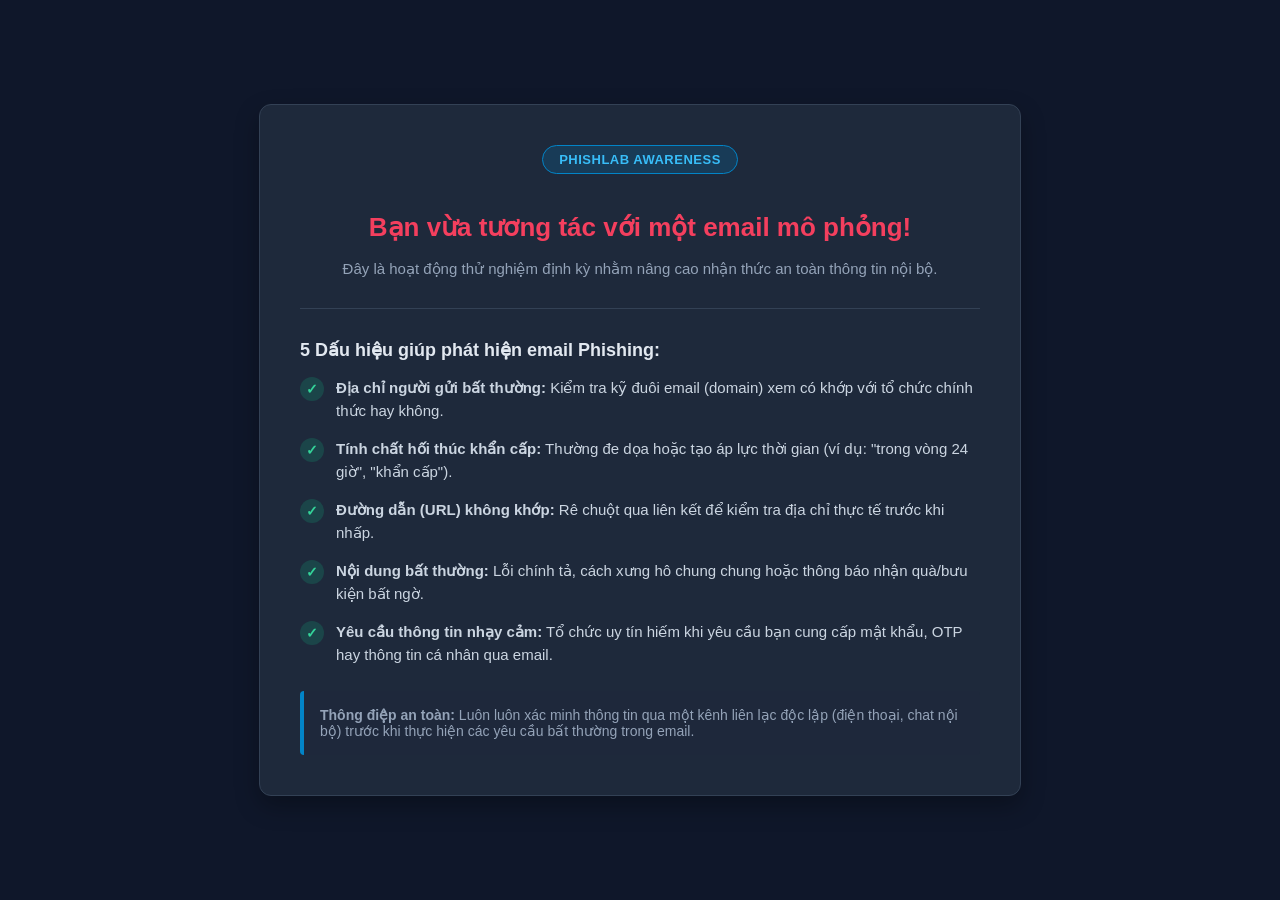
==== gophish/landing_pages/training_page.html @ 022f2f6a "feat: complete member 03 deliverables." ====
<!DOCTYPE html>
<html lang="vi">
<head>
    <meta charset="UTF-8">
    <meta name="viewport" content="width=device-width, initial-scale=1.0">
    <title>PhishLab • Security Awareness Training</title>
    <style>
        :root {
            --bg-color: #0f172a;
            --card-bg: #1e293b;
            --accent-red: #f43f5e;
            --accent-blue: #0284c7;
            --text-main: #f8fafc;
            --text-muted: #94a3b8;
            --border-color: #334155;
        }

        body {
            font-family: 'Segoe UI', Tahoma, Geneva, Verdana, sans-serif;
            background-color: var(--bg-color);
            color: var(--text-main);
            margin: 0;
            padding: 40px 20px;
            display: flex;
            justify-content: center;
            align-items: center;
            min-height: 100vh;
            box-sizing: border-box;
        }

        .container {
            max-width: 680px;
            width: 100%;
            background: var(--card-bg);
            border-radius: 12px;
            border: 1px solid var(--border-color);
            padding: 40px;
            box-shadow: 0 10px 25px rgba(0, 0, 0, 0.3);
            text-align: center;
        }

        .badge {
            background: rgba(2, 132, 199, 0.2);
            color: #38bdf8;
            border: 1px solid var(--accent-blue);
            padding: 6px 16px;
            border-radius: 20px;
            font-size: 13px;
            font-weight: 600;
            letter-spacing: 0.5px;
            display: inline-block;
            margin-bottom: 20px;
            text-transform: uppercase;
        }

        h1 {
            color: var(--accent-red);
            font-size: 26px;
            margin-bottom: 12px;
            line-height: 1.3;
        }

        .sub-title {
            color: var(--text-muted);
            font-size: 15px;
            margin-bottom: 30px;
        }

        .divider {
            border: 0;
            height: 1px;
            background: var(--border-color);
            margin: 30px 0;
        }

        .section-title {
            text-align: left;
            font-size: 18px;
            color: #e2e8f0;
            margin-bottom: 16px;
        }

        .checklist {
            list-style: none;
            padding: 0;
            margin: 0;
            text-align: left;
        }

        .checklist li {
            position: relative;
            padding-left: 36px;
            margin-bottom: 16px;
            line-height: 1.5;
            color: #cbd5e1;
            font-size: 15px;
        }

        .checklist li::before {
            content: "✓";
            position: absolute;
            left: 0;
            top: 0;
            width: 24px;
            height: 24px;
            background: rgba(16, 185, 129, 0.2);
            color: #34d399;
            border-radius: 50%;
            display: flex;
            align-items: center;
            justify-content: center;
            font-size: 14px;
            font-weight: bold;
        }

        .info-box {
            background-color: rgba(30, 41, 59, 0.8);
            border-left: 4px solid var(--accent-blue);
            padding: 16px;
            border-radius: 4px;
            text-align: left;
            margin-top: 25px;
            font-size: 14px;
            color: #94a3b8;
        }
    </style>
</head>
<body>
    <div class="container">
        <span class="badge">PhishLab Awareness</span>
        <h1>Bạn vừa tương tác với một email mô phỏng!</h1>
        <p class="sub-title">Đây là hoạt động thử nghiệm định kỳ nhằm nâng cao nhận thức an toàn thông tin nội bộ.</p>
        
        <hr class="divider">

        <h3 class="section-title">5 Dấu hiệu giúp phát hiện email Phishing:</h3>
        <ul class="checklist">
            <li><strong>Địa chỉ người gửi bất thường:</strong> Kiểm tra kỹ đuôi email (domain) xem có khớp với tổ chức chính thức hay không.</li>
            <li><strong>Tính chất hối thúc khẩn cấp:</strong> Thường đe dọa hoặc tạo áp lực thời gian (ví dụ: "trong vòng 24 giờ", "khẩn cấp").</li>
            <li><strong>Đường dẫn (URL) không khớp:</strong> Rê chuột qua liên kết để kiểm tra địa chỉ thực tế trước khi nhấp.</li>
            <li><strong>Nội dung bất thường:</strong> Lỗi chính tả, cách xưng hô chung chung hoặc thông báo nhận quà/bưu kiện bất ngờ.</li>
            <li><strong>Yêu cầu thông tin nhạy cảm:</strong> Tổ chức uy tín hiếm khi yêu cầu bạn cung cấp mật khẩu, OTP hay thông tin cá nhân qua email.</li>
        </ul>

        <div class="info-box">
            <strong>Thông điệp an toàn:</strong> Luôn luôn xác minh thông tin qua một kênh liên lạc độc lập (điện thoại, chat nội bộ) trước khi thực hiện các yêu cầu bất thường trong email.
        </div>
    </div>
</body>
</html>
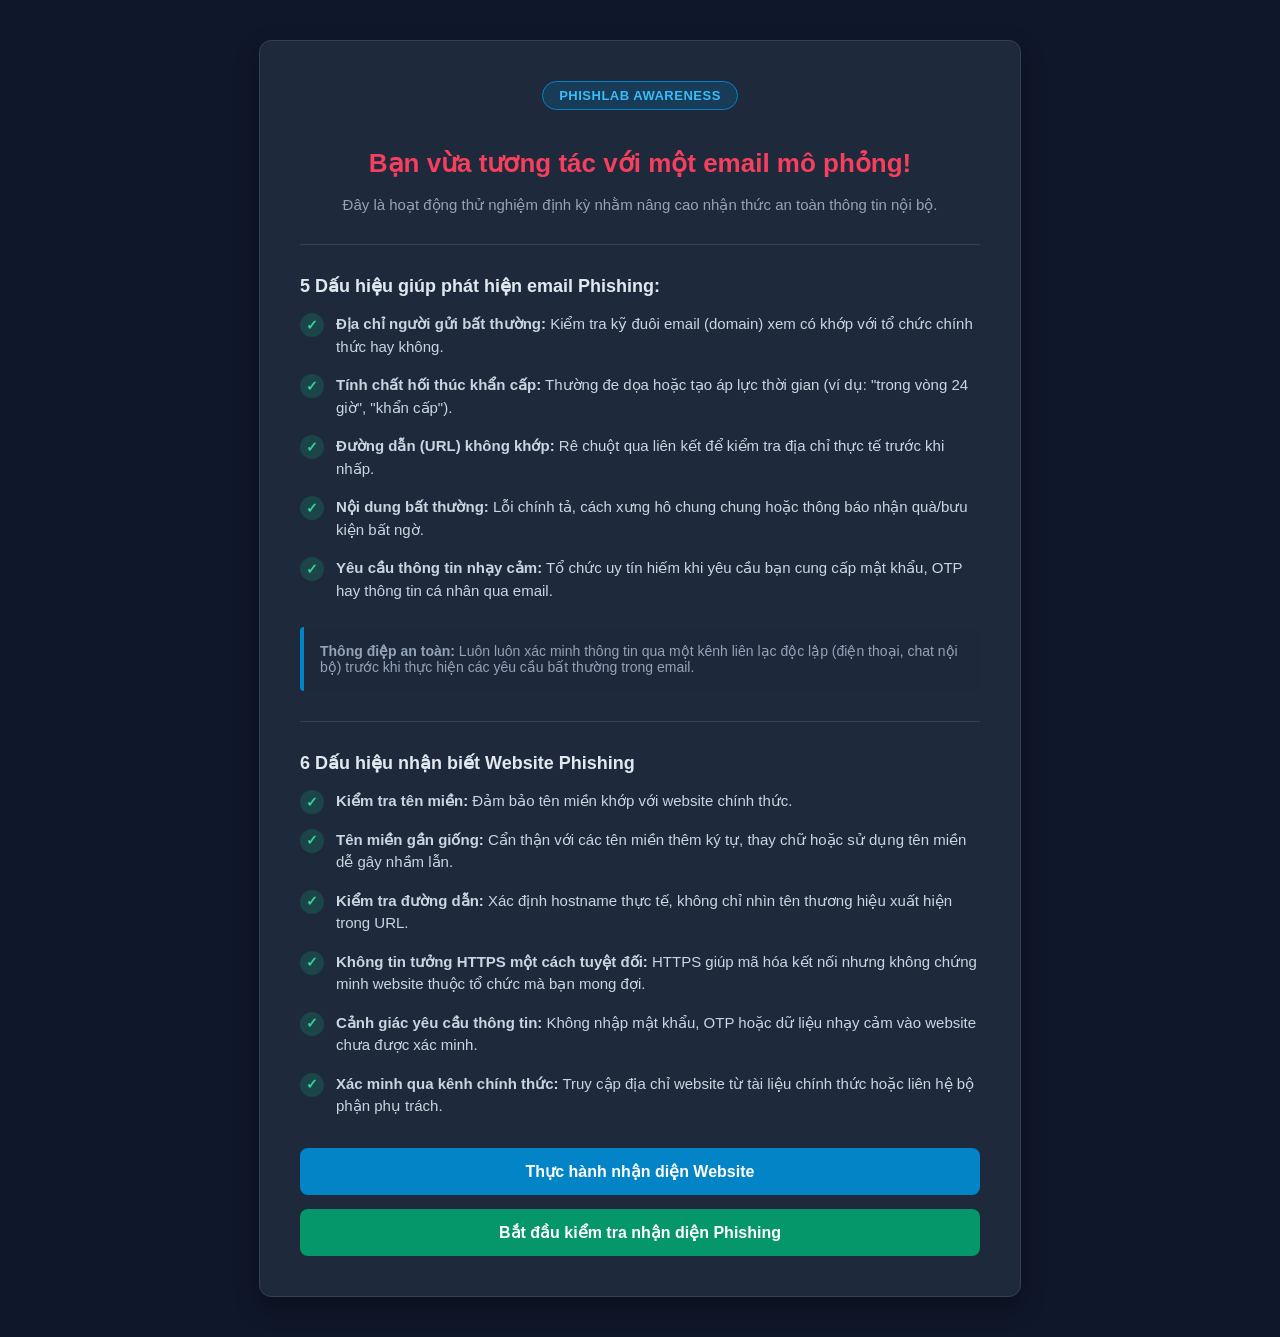
==== commit 4a644916: "feat: complete member 03 website simulation and training quiz" ====
--- a/gophish/landing_pages/training_page.html
+++ b/gophish/landing_pages/training_page.html
@@ -1,150 +1,255 @@
-<!DOCTYPE html>
+<!doctype html>
 <html lang="vi">
-<head>
-    <meta charset="UTF-8">
-    <meta name="viewport" content="width=device-width, initial-scale=1.0">
+  <head>
+    <meta charset="UTF-8" />
+    <meta name="viewport" content="width=device-width, initial-scale=1.0" />
     <title>PhishLab • Security Awareness Training</title>
     <style>
-        :root {
-            --bg-color: #0f172a;
-            --card-bg: #1e293b;
-            --accent-red: #f43f5e;
-            --accent-blue: #0284c7;
-            --text-main: #f8fafc;
-            --text-muted: #94a3b8;
-            --border-color: #334155;
-        }
-
-        body {
-            font-family: 'Segoe UI', Tahoma, Geneva, Verdana, sans-serif;
-            background-color: var(--bg-color);
-            color: var(--text-main);
-            margin: 0;
-            padding: 40px 20px;
-            display: flex;
-            justify-content: center;
-            align-items: center;
-            min-height: 100vh;
-            box-sizing: border-box;
-        }
-
-        .container {
-            max-width: 680px;
-            width: 100%;
-            background: var(--card-bg);
-            border-radius: 12px;
-            border: 1px solid var(--border-color);
-            padding: 40px;
-            box-shadow: 0 10px 25px rgba(0, 0, 0, 0.3);
-            text-align: center;
-        }
-
-        .badge {
-            background: rgba(2, 132, 199, 0.2);
-            color: #38bdf8;
-            border: 1px solid var(--accent-blue);
-            padding: 6px 16px;
-            border-radius: 20px;
-            font-size: 13px;
-            font-weight: 600;
-            letter-spacing: 0.5px;
-            display: inline-block;
-            margin-bottom: 20px;
-            text-transform: uppercase;
-        }
-
-        h1 {
-            color: var(--accent-red);
-            font-size: 26px;
-            margin-bottom: 12px;
-            line-height: 1.3;
-        }
-
-        .sub-title {
-            color: var(--text-muted);
-            font-size: 15px;
-            margin-bottom: 30px;
-        }
-
-        .divider {
-            border: 0;
-            height: 1px;
-            background: var(--border-color);
-            margin: 30px 0;
-        }
-
-        .section-title {
-            text-align: left;
-            font-size: 18px;
-            color: #e2e8f0;
-            margin-bottom: 16px;
-        }
-
-        .checklist {
-            list-style: none;
-            padding: 0;
-            margin: 0;
-            text-align: left;
-        }
-
-        .checklist li {
-            position: relative;
-            padding-left: 36px;
-            margin-bottom: 16px;
-            line-height: 1.5;
-            color: #cbd5e1;
-            font-size: 15px;
-        }
-
-        .checklist li::before {
-            content: "✓";
-            position: absolute;
-            left: 0;
-            top: 0;
-            width: 24px;
-            height: 24px;
-            background: rgba(16, 185, 129, 0.2);
-            color: #34d399;
-            border-radius: 50%;
-            display: flex;
-            align-items: center;
-            justify-content: center;
-            font-size: 14px;
-            font-weight: bold;
-        }
-
-        .info-box {
-            background-color: rgba(30, 41, 59, 0.8);
-            border-left: 4px solid var(--accent-blue);
-            padding: 16px;
-            border-radius: 4px;
-            text-align: left;
-            margin-top: 25px;
-            font-size: 14px;
-            color: #94a3b8;
-        }
+      :root {
+        --bg-color: #0f172a;
+        --card-bg: #1e293b;
+        --accent-red: #f43f5e;
+        --accent-blue: #0284c7;
+        --text-main: #f8fafc;
+        --text-muted: #94a3b8;
+        --border-color: #334155;
+      }
+
+      body {
+        font-family: "Segoe UI", Tahoma, Geneva, Verdana, sans-serif;
+        background-color: var(--bg-color);
+        color: var(--text-main);
+        margin: 0;
+        padding: 40px 20px;
+        display: flex;
+        justify-content: center;
+        align-items: center;
+        min-height: 100vh;
+        box-sizing: border-box;
+      }
+
+      .container {
+        max-width: 680px;
+        width: 100%;
+        background: var(--card-bg);
+        border-radius: 12px;
+        border: 1px solid var(--border-color);
+        padding: 40px;
+        box-shadow: 0 10px 25px rgba(0, 0, 0, 0.3);
+        text-align: center;
+      }
+
+      .badge {
+        background: rgba(2, 132, 199, 0.2);
+        color: #38bdf8;
+        border: 1px solid var(--accent-blue);
+        padding: 6px 16px;
+        border-radius: 20px;
+        font-size: 13px;
+        font-weight: 600;
+        letter-spacing: 0.5px;
+        display: inline-block;
+        margin-bottom: 20px;
+        text-transform: uppercase;
+      }
+
+      h1 {
+        color: var(--accent-red);
+        font-size: 26px;
+        margin-bottom: 12px;
+        line-height: 1.3;
+      }
+
+      .sub-title {
+        color: var(--text-muted);
+        font-size: 15px;
+        margin-bottom: 30px;
+      }
+
+      .divider {
+        border: 0;
+        height: 1px;
+        background: var(--border-color);
+        margin: 30px 0;
+      }
+
+      .section-title {
+        text-align: left;
+        font-size: 18px;
+        color: #e2e8f0;
+        margin-bottom: 16px;
+      }
+
+      .checklist {
+        list-style: none;
+        padding: 0;
+        margin: 0;
+        text-align: left;
+      }
+
+      .checklist li {
+        position: relative;
+        padding-left: 36px;
+        margin-bottom: 16px;
+        line-height: 1.5;
+        color: #cbd5e1;
+        font-size: 15px;
+      }
+
+      .checklist li::before {
+        content: "✓";
+        position: absolute;
+        left: 0;
+        top: 0;
+        width: 24px;
+        height: 24px;
+        background: rgba(16, 185, 129, 0.2);
+        color: #34d399;
+        border-radius: 50%;
+        display: flex;
+        align-items: center;
+        justify-content: center;
+        font-size: 14px;
+        font-weight: bold;
+      }
+
+      .info-box {
+        background-color: rgba(30, 41, 59, 0.8);
+        border-left: 4px solid var(--accent-blue);
+        padding: 16px;
+        border-radius: 4px;
+        text-align: left;
+        margin-top: 25px;
+        font-size: 14px;
+        color: #94a3b8;
+      }
+
+      .actions {
+        margin-top: 30px;
+        display: flex;
+        flex-direction: column;
+        gap: 14px;
+      }
+
+      .action-button {
+        display: block;
+        padding: 14px;
+        border-radius: 8px;
+        text-decoration: none;
+        font-weight: bold;
+        background: #0284c7;
+        color: white;
+        transition: 0.2s;
+      }
+
+      .action-button:hover {
+        background: #0369a1;
+      }
+
+      .action-button.secondary {
+        background: #059669;
+      }
+
+      .action-button.secondary:hover {
+        background: #047857;
+      }
     </style>
-</head>
-<body>
+  </head>
+  <body>
     <div class="container">
-        <span class="badge">PhishLab Awareness</span>
-        <h1>Bạn vừa tương tác với một email mô phỏng!</h1>
-        <p class="sub-title">Đây là hoạt động thử nghiệm định kỳ nhằm nâng cao nhận thức an toàn thông tin nội bộ.</p>
-        
-        <hr class="divider">
-
-        <h3 class="section-title">5 Dấu hiệu giúp phát hiện email Phishing:</h3>
-        <ul class="checklist">
-            <li><strong>Địa chỉ người gửi bất thường:</strong> Kiểm tra kỹ đuôi email (domain) xem có khớp với tổ chức chính thức hay không.</li>
-            <li><strong>Tính chất hối thúc khẩn cấp:</strong> Thường đe dọa hoặc tạo áp lực thời gian (ví dụ: "trong vòng 24 giờ", "khẩn cấp").</li>
-            <li><strong>Đường dẫn (URL) không khớp:</strong> Rê chuột qua liên kết để kiểm tra địa chỉ thực tế trước khi nhấp.</li>
-            <li><strong>Nội dung bất thường:</strong> Lỗi chính tả, cách xưng hô chung chung hoặc thông báo nhận quà/bưu kiện bất ngờ.</li>
-            <li><strong>Yêu cầu thông tin nhạy cảm:</strong> Tổ chức uy tín hiếm khi yêu cầu bạn cung cấp mật khẩu, OTP hay thông tin cá nhân qua email.</li>
-        </ul>
-
-        <div class="info-box">
-            <strong>Thông điệp an toàn:</strong> Luôn luôn xác minh thông tin qua một kênh liên lạc độc lập (điện thoại, chat nội bộ) trước khi thực hiện các yêu cầu bất thường trong email.
-        </div>
+      <span class="badge">PhishLab Awareness</span>
+      <h1>Bạn vừa tương tác với một email mô phỏng!</h1>
+      <p class="sub-title">
+        Đây là hoạt động thử nghiệm định kỳ nhằm nâng cao nhận thức an toàn
+        thông tin nội bộ.
+      </p>
+
+      <hr class="divider" />
+
+      <h3 class="section-title">5 Dấu hiệu giúp phát hiện email Phishing:</h3>
+      <ul class="checklist">
+        <li>
+          <strong>Địa chỉ người gửi bất thường:</strong> Kiểm tra kỹ đuôi email
+          (domain) xem có khớp với tổ chức chính thức hay không.
+        </li>
+        <li>
+          <strong>Tính chất hối thúc khẩn cấp:</strong> Thường đe dọa hoặc tạo
+          áp lực thời gian (ví dụ: "trong vòng 24 giờ", "khẩn cấp").
+        </li>
+        <li>
+          <strong>Đường dẫn (URL) không khớp:</strong> Rê chuột qua liên kết để
+          kiểm tra địa chỉ thực tế trước khi nhấp.
+        </li>
+        <li>
+          <strong>Nội dung bất thường:</strong> Lỗi chính tả, cách xưng hô chung
+          chung hoặc thông báo nhận quà/bưu kiện bất ngờ.
+        </li>
+        <li>
+          <strong>Yêu cầu thông tin nhạy cảm:</strong> Tổ chức uy tín hiếm khi
+          yêu cầu bạn cung cấp mật khẩu, OTP hay thông tin cá nhân qua email.
+        </li>
+      </ul>
+
+      <div class="info-box">
+        <strong>Thông điệp an toàn:</strong> Luôn luôn xác minh thông tin qua
+        một kênh liên lạc độc lập (điện thoại, chat nội bộ) trước khi thực hiện
+        các yêu cầu bất thường trong email.
+      </div>
+      <hr class="divider" />
+
+      <h3 class="section-title">6 Dấu hiệu nhận biết Website Phishing</h3>
+
+      <ul class="checklist">
+        <li>
+          <strong>Kiểm tra tên miền:</strong>
+          Đảm bảo tên miền khớp với website chính thức.
+        </li>
+
+        <li>
+          <strong>Tên miền gần giống:</strong>
+          Cẩn thận với các tên miền thêm ký tự, thay chữ hoặc sử dụng tên miền
+          dễ gây nhầm lẫn.
+        </li>
+
+        <li>
+          <strong>Kiểm tra đường dẫn:</strong>
+          Xác định hostname thực tế, không chỉ nhìn tên thương hiệu xuất hiện
+          trong URL.
+        </li>
+
+        <li>
+          <strong>Không tin tưởng HTTPS một cách tuyệt đối:</strong>
+          HTTPS giúp mã hóa kết nối nhưng không chứng minh website thuộc tổ chức
+          mà bạn mong đợi.
+        </li>
+
+        <li>
+          <strong>Cảnh giác yêu cầu thông tin:</strong>
+          Không nhập mật khẩu, OTP hoặc dữ liệu nhạy cảm vào website chưa được
+          xác minh.
+        </li>
+
+        <li>
+          <strong>Xác minh qua kênh chính thức:</strong>
+          Truy cập địa chỉ website từ tài liệu chính thức hoặc liên hệ bộ phận
+          phụ trách.
+        </li>
+      </ul>
+      <div class="actions">
+        <a
+          href="http://127.0.0.1:5500/website_simulation/index.html"
+          class="action-button"
+        >
+          Thực hành nhận diện Website
+        </a>
+
+        <a
+          href="http://127.0.0.1:5500/training_portal/index.html"
+          class="action-button secondary"
+        >
+          Bắt đầu kiểm tra nhận diện Phishing
+        </a>
+      </div>
     </div>
-</body>
-</html>+  </body>
+</html>
